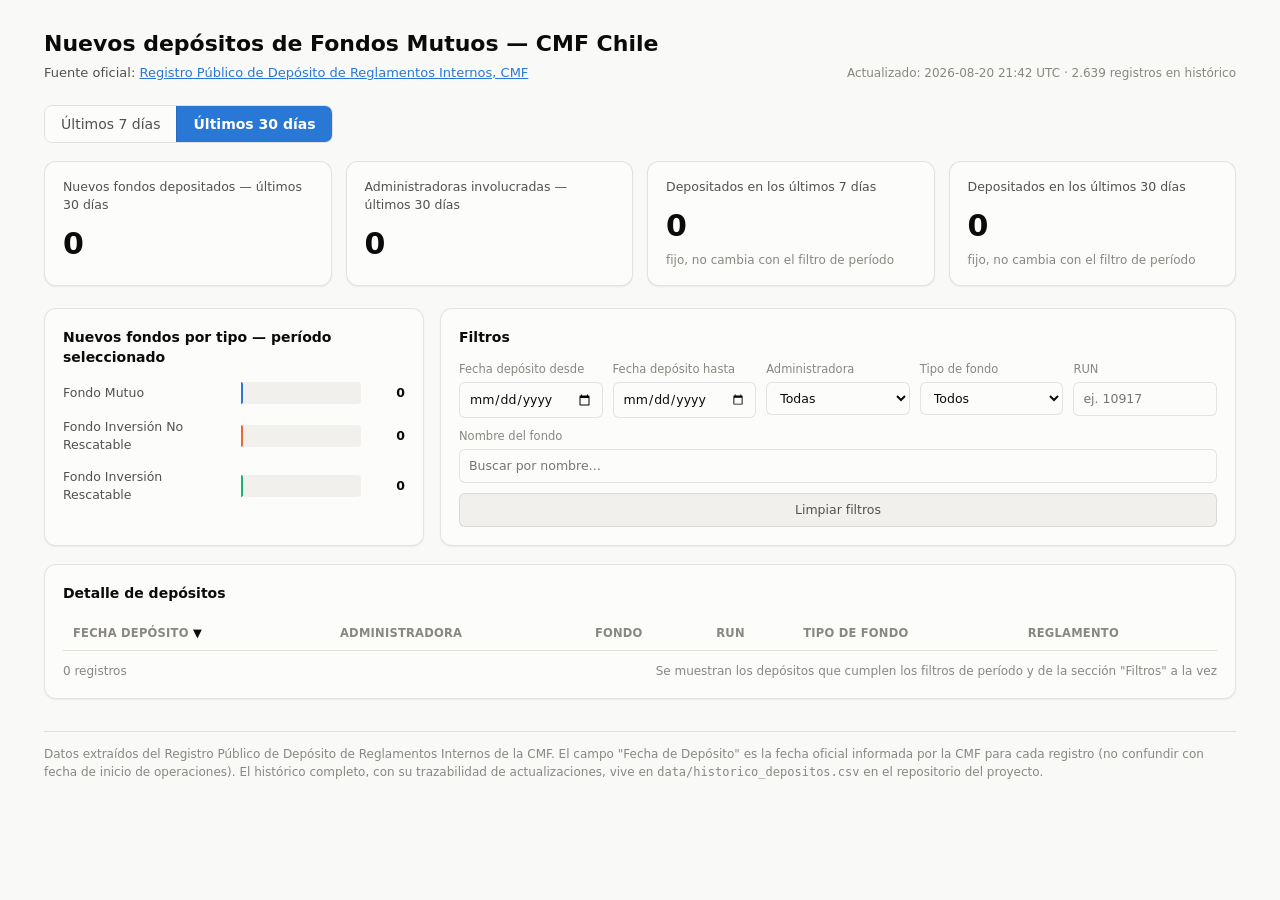
==== docs/index.html @ 2e83524c "Renombrar dashboard/ a docs/ para que GitHub Pages clásico lo sirva GitHub Pages en modo "Deploy fro" ====
<!doctype html>
<html lang="es">
<head>
<meta charset="utf-8" />
<meta name="viewport" content="width=device-width, initial-scale=1" />
<title>Nuevos Fondos Mutuos — CMF Chile</title>
<link rel="stylesheet" href="styles.css" />
</head>
<body>
<div class="wrap">

  <header class="top">
    <div>
      <h1>Nuevos depósitos de Fondos Mutuos — CMF Chile</h1>
      <p>Fuente oficial: <a href="https://www.cmfchile.cl/institucional/inc/deposito_fondos_mutuos.php" target="_blank" rel="noopener">Registro Público de Depósito de Reglamentos Internos, CMF</a></p>
    </div>
    <div id="last-update">Cargando datos…</div>
  </header>

  <div class="period-toggle" id="period-toggle" role="group" aria-label="Período">
    <button type="button" data-days="7">Últimos 7 días</button>
    <button type="button" data-days="30" class="active">Últimos 30 días</button>
  </div>

  <section class="kpi-grid">
    <div class="kpi-tile">
      <div class="label" id="kpi-period-label">Nuevos fondos depositados</div>
      <div class="value" id="kpi-nuevos">–</div>
    </div>
    <div class="kpi-tile">
      <div class="label" id="kpi-admin-label">Administradoras involucradas</div>
      <div class="value" id="kpi-admins">–</div>
    </div>
    <div class="kpi-tile">
      <div class="label">Depositados en los últimos 7 días</div>
      <div class="value" id="kpi-7d">–</div>
      <div class="sub">fijo, no cambia con el filtro de período</div>
    </div>
    <div class="kpi-tile">
      <div class="label">Depositados en los últimos 30 días</div>
      <div class="value" id="kpi-30d">–</div>
      <div class="sub">fijo, no cambia con el filtro de período</div>
    </div>
  </section>

  <section class="panels">
    <div class="card">
      <h2>Nuevos fondos por tipo — período seleccionado</h2>
      <div id="chart-tipo"></div>
    </div>
    <div class="card">
      <h2>Filtros</h2>
      <div class="filters">
        <div>
          <label for="f-desde">Fecha depósito desde</label>
          <input type="date" id="f-desde" />
        </div>
        <div>
          <label for="f-hasta">Fecha depósito hasta</label>
          <input type="date" id="f-hasta" />
        </div>
        <div>
          <label for="f-admin">Administradora</label>
          <select id="f-admin"><option value="">Todas</option></select>
        </div>
        <div>
          <label for="f-tipo">Tipo de fondo</label>
          <select id="f-tipo"><option value="">Todos</option></select>
        </div>
        <div>
          <label for="f-run">RUN</label>
          <input type="text" id="f-run" placeholder="ej. 10917" />
        </div>
        <div style="grid-column: 1 / -1;">
          <label for="f-nombre">Nombre del fondo</label>
          <input type="text" id="f-nombre" placeholder="Buscar por nombre…" />
        </div>
        <div class="clear-btn" style="grid-column: 1 / -1;">
          <button type="button" class="clear" id="f-clear">Limpiar filtros</button>
        </div>
      </div>
    </div>
  </section>

  <section class="card">
    <h2>Detalle de depósitos</h2>
    <div class="table-scroll">
      <table id="tbl">
        <thead>
          <tr>
            <th data-key="fecha_deposito" data-type="date">Fecha Depósito</th>
            <th data-key="administradora" data-type="text">Administradora</th>
            <th data-key="nombre_fondo" data-type="text">Fondo</th>
            <th data-key="run_fondo" data-type="num">RUN</th>
            <th data-key="tipo_fondo" data-type="text">Tipo de Fondo</th>
            <th data-key="_reglamento" data-type="text">Reglamento</th>
          </tr>
        </thead>
        <tbody id="tbl-body"></tbody>
      </table>
    </div>
    <div class="table-footer">
      <span id="row-count"></span>
      <span>Se muestran los depósitos que cumplen los filtros de período y de la sección "Filtros" a la vez</span>
    </div>
  </section>

  <footer class="site">
    Datos extraídos del Registro Público de Depósito de Reglamentos Internos de la CMF.
    El campo "Fecha de Depósito" es la fecha oficial informada por la CMF para cada registro
    (no confundir con fecha de inicio de operaciones). El histórico completo, con su
    trazabilidad de actualizaciones, vive en <code>data/historico_depositos.csv</code> en el
    repositorio del proyecto.
  </footer>

</div>
<script src="app.js"></script>
</body>
</html>
---- docs/styles.css ----
:root {
  color-scheme: light;
  --page: #f9f9f7;
  --surface: #fcfcfb;
  --surface-2: #f1f0ec;
  --text-primary: #0b0b0b;
  --text-secondary: #52514e;
  --text-muted: #898781;
  --gridline: #e1e0d9;
  --baseline: #c3c2b7;
  --border: rgba(11, 11, 11, 0.1);
  --series-1: #2a78d6; /* Fondo Mutuo */
  --series-2: #eb6834; /* Fondo Inversión No Rescatable */
  --series-3: #1baf7a; /* Fondo Inversión Rescatable */
  --link: #2a78d6;
  --shadow: 0 1px 2px rgba(11, 11, 11, 0.06);
}

@media (prefers-color-scheme: dark) {
  :root {
    color-scheme: dark;
    --page: #0d0d0d;
    --surface: #1a1a19;
    --surface-2: #232322;
    --text-primary: #ffffff;
    --text-secondary: #c3c2b7;
    --text-muted: #898781;
    --gridline: #2c2c2a;
    --baseline: #383835;
    --border: rgba(255, 255, 255, 0.1);
    --series-1: #3987e5;
    --series-2: #d95926;
    --series-3: #199e70;
    --link: #6da7ec;
    --shadow: 0 1px 2px rgba(0, 0, 0, 0.4);
  }
}

* {
  box-sizing: border-box;
}

body {
  margin: 0;
  background: var(--page);
  color: var(--text-primary);
  font-family: system-ui, -apple-system, "Segoe UI", sans-serif;
  font-size: 14px;
  line-height: 1.45;
}

.wrap {
  max-width: 1240px;
  margin: 0 auto;
  padding: 28px 24px 64px;
}

header.top {
  display: flex;
  justify-content: space-between;
  align-items: flex-end;
  flex-wrap: wrap;
  gap: 12px;
  margin-bottom: 22px;
}

header.top h1 {
  font-size: 22px;
  font-weight: 600;
  margin: 0 0 4px;
}

header.top p {
  margin: 0;
  color: var(--text-secondary);
  font-size: 13px;
}

header.top a {
  color: var(--link);
}

#last-update {
  font-size: 12px;
  color: var(--text-muted);
  text-align: right;
}

.period-toggle {
  display: inline-flex;
  border: 1px solid var(--border);
  border-radius: 8px;
  overflow: hidden;
  margin-bottom: 18px;
}

.period-toggle button {
  border: none;
  background: var(--surface);
  color: var(--text-secondary);
  font: inherit;
  padding: 8px 16px;
  cursor: pointer;
}

.period-toggle button + button {
  border-left: 1px solid var(--border);
}

.period-toggle button.active {
  background: var(--series-1);
  color: #ffffff;
  font-weight: 600;
}

.kpi-grid {
  display: grid;
  grid-template-columns: repeat(4, minmax(0, 1fr));
  gap: 14px;
  margin-bottom: 22px;
}

.kpi-tile {
  background: var(--surface);
  border: 1px solid var(--border);
  border-radius: 12px;
  padding: 16px 18px;
  box-shadow: var(--shadow);
}

.kpi-tile .label {
  color: var(--text-secondary);
  font-size: 12.5px;
  margin-bottom: 8px;
}

.kpi-tile .value {
  font-size: 30px;
  font-weight: 600;
  font-variant-numeric: proportional-nums;
}

.kpi-tile .sub {
  color: var(--text-muted);
  font-size: 12px;
  margin-top: 4px;
}

.panels {
  display: grid;
  grid-template-columns: minmax(280px, 380px) 1fr;
  gap: 16px;
  margin-bottom: 18px;
  align-items: stretch;
}

.card {
  background: var(--surface);
  border: 1px solid var(--border);
  border-radius: 12px;
  padding: 18px;
  box-shadow: var(--shadow);
}

.card h2 {
  font-size: 14px;
  font-weight: 600;
  margin: 0 0 14px;
}

.bar-row {
  display: flex;
  align-items: center;
  gap: 10px;
  margin-bottom: 14px;
}

.bar-row:last-child {
  margin-bottom: 0;
}

.bar-label {
  width: 168px;
  flex-shrink: 0;
  font-size: 12.5px;
  color: var(--text-secondary);
}

.bar-track {
  flex: 1;
  height: 22px;
  background: var(--surface-2);
  border-radius: 4px;
  position: relative;
}

.bar-fill {
  height: 100%;
  border-radius: 0 4px 4px 0;
  min-width: 2px;
  transition: width 0.25s ease;
}

.bar-value {
  width: 34px;
  text-align: right;
  font-size: 12.5px;
  font-variant-numeric: tabular-nums;
  color: var(--text-primary);
  font-weight: 600;
}

.filters {
  display: grid;
  grid-template-columns: repeat(5, minmax(0, 1fr));
  gap: 10px;
}

.filters label {
  display: block;
  font-size: 11.5px;
  color: var(--text-muted);
  margin-bottom: 4px;
}

.filters input,
.filters select {
  width: 100%;
  padding: 7px 9px;
  border: 1px solid var(--border);
  border-radius: 6px;
  background: var(--surface);
  color: var(--text-primary);
  font: inherit;
  font-size: 12.5px;
}

.filters .clear-btn {
  align-self: end;
}

.filters button.clear {
  width: 100%;
  padding: 7px 9px;
  border: 1px solid var(--border);
  border-radius: 6px;
  background: var(--surface-2);
  color: var(--text-secondary);
  font: inherit;
  font-size: 12.5px;
  cursor: pointer;
}

table {
  width: 100%;
  border-collapse: collapse;
  font-size: 12.5px;
}

thead th {
  text-align: left;
  color: var(--text-muted);
  font-weight: 600;
  font-size: 11.5px;
  text-transform: uppercase;
  letter-spacing: 0.02em;
  padding: 8px 10px;
  border-bottom: 1px solid var(--gridline);
  cursor: pointer;
  user-select: none;
  white-space: nowrap;
}

thead th.sorted::after {
  content: " " attr(data-dir);
  color: var(--text-primary);
}

tbody td {
  padding: 9px 10px;
  border-bottom: 1px solid var(--gridline);
  vertical-align: top;
}

tbody td.num {
  font-variant-numeric: tabular-nums;
}

tbody tr:hover {
  background: var(--surface-2);
}

.badge {
  display: inline-block;
  padding: 2px 8px;
  border-radius: 999px;
  font-size: 11px;
  font-weight: 600;
  white-space: nowrap;
}

.badge.fm { background: color-mix(in srgb, var(--series-1) 16%, transparent); color: var(--series-1); }
.badge.finr { background: color-mix(in srgb, var(--series-2) 16%, transparent); color: var(--series-2); }
.badge.fir { background: color-mix(in srgb, var(--series-3) 16%, transparent); color: var(--series-3); }

.reg-link {
  color: var(--link);
  text-decoration: none;
  font-weight: 600;
}

.reg-link:hover {
  text-decoration: underline;
}

.no-reg {
  color: var(--text-muted);
}

.table-footer {
  display: flex;
  justify-content: space-between;
  align-items: center;
  margin-top: 12px;
  color: var(--text-muted);
  font-size: 12px;
}

.table-scroll {
  overflow-x: auto;
  max-height: 560px;
  overflow-y: auto;
}

footer.site {
  margin-top: 32px;
  color: var(--text-muted);
  font-size: 12px;
  border-top: 1px solid var(--gridline);
  padding-top: 14px;
}

footer.site a {
  color: var(--link);
}

@media (max-width: 900px) {
  .kpi-grid {
    grid-template-columns: repeat(2, minmax(0, 1fr));
  }
  .panels {
    grid-template-columns: 1fr;
  }
  .filters {
    grid-template-columns: repeat(2, minmax(0, 1fr));
  }
}
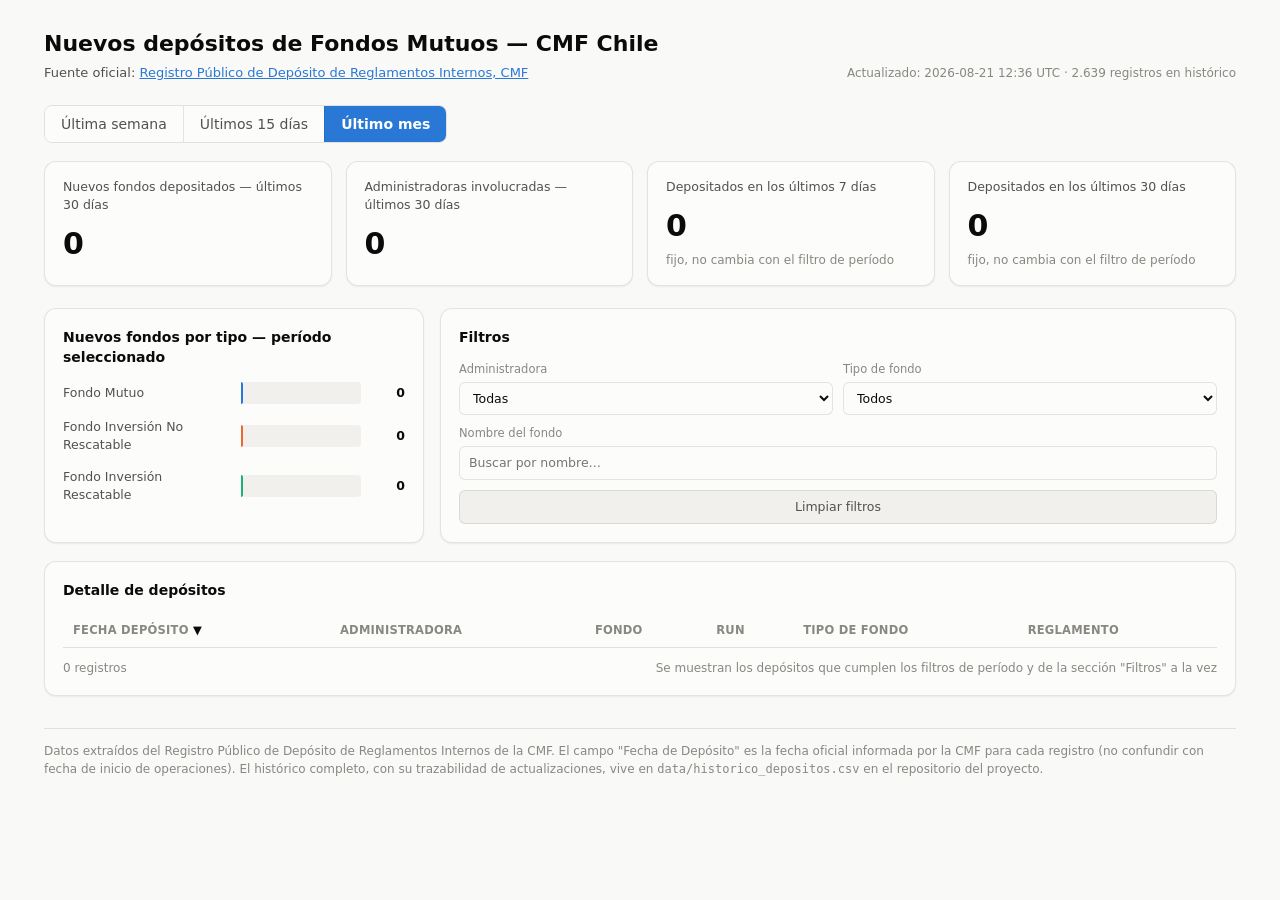
==== commit fc4258e0: "Simplificar filtros del dashboard: presets de período en vez de fechas, quitar filtro por RUN - El s" ====
--- a/docs/index.html
+++ b/docs/index.html
@@ -18,8 +18,9 @@
   </header>
 
   <div class="period-toggle" id="period-toggle" role="group" aria-label="Período">
-    <button type="button" data-days="7">Últimos 7 días</button>
-    <button type="button" data-days="30" class="active">Últimos 30 días</button>
+    <button type="button" data-days="7">Última semana</button>
+    <button type="button" data-days="15">Últimos 15 días</button>
+    <button type="button" data-days="30" class="active">Último mes</button>
   </div>
 
   <section class="kpi-grid">
@@ -52,24 +53,12 @@
       <h2>Filtros</h2>
       <div class="filters">
         <div>
-          <label for="f-desde">Fecha depósito desde</label>
-          <input type="date" id="f-desde" />
-        </div>
-        <div>
-          <label for="f-hasta">Fecha depósito hasta</label>
-          <input type="date" id="f-hasta" />
-        </div>
-        <div>
           <label for="f-admin">Administradora</label>
           <select id="f-admin"><option value="">Todas</option></select>
         </div>
         <div>
           <label for="f-tipo">Tipo de fondo</label>
           <select id="f-tipo"><option value="">Todos</option></select>
-        </div>
-        <div>
-          <label for="f-run">RUN</label>
-          <input type="text" id="f-run" placeholder="ej. 10917" />
         </div>
         <div style="grid-column: 1 / -1;">
           <label for="f-nombre">Nombre del fondo</label>
--- a/docs/styles.css
+++ b/docs/styles.css
@@ -212,7 +212,7 @@
 
 .filters {
   display: grid;
-  grid-template-columns: repeat(5, minmax(0, 1fr));
+  grid-template-columns: repeat(2, minmax(0, 1fr));
   gap: 10px;
 }
 
@@ -351,7 +351,4 @@
   .panels {
     grid-template-columns: 1fr;
   }
-  .filters {
-    grid-template-columns: repeat(2, minmax(0, 1fr));
-  }
-}
+}
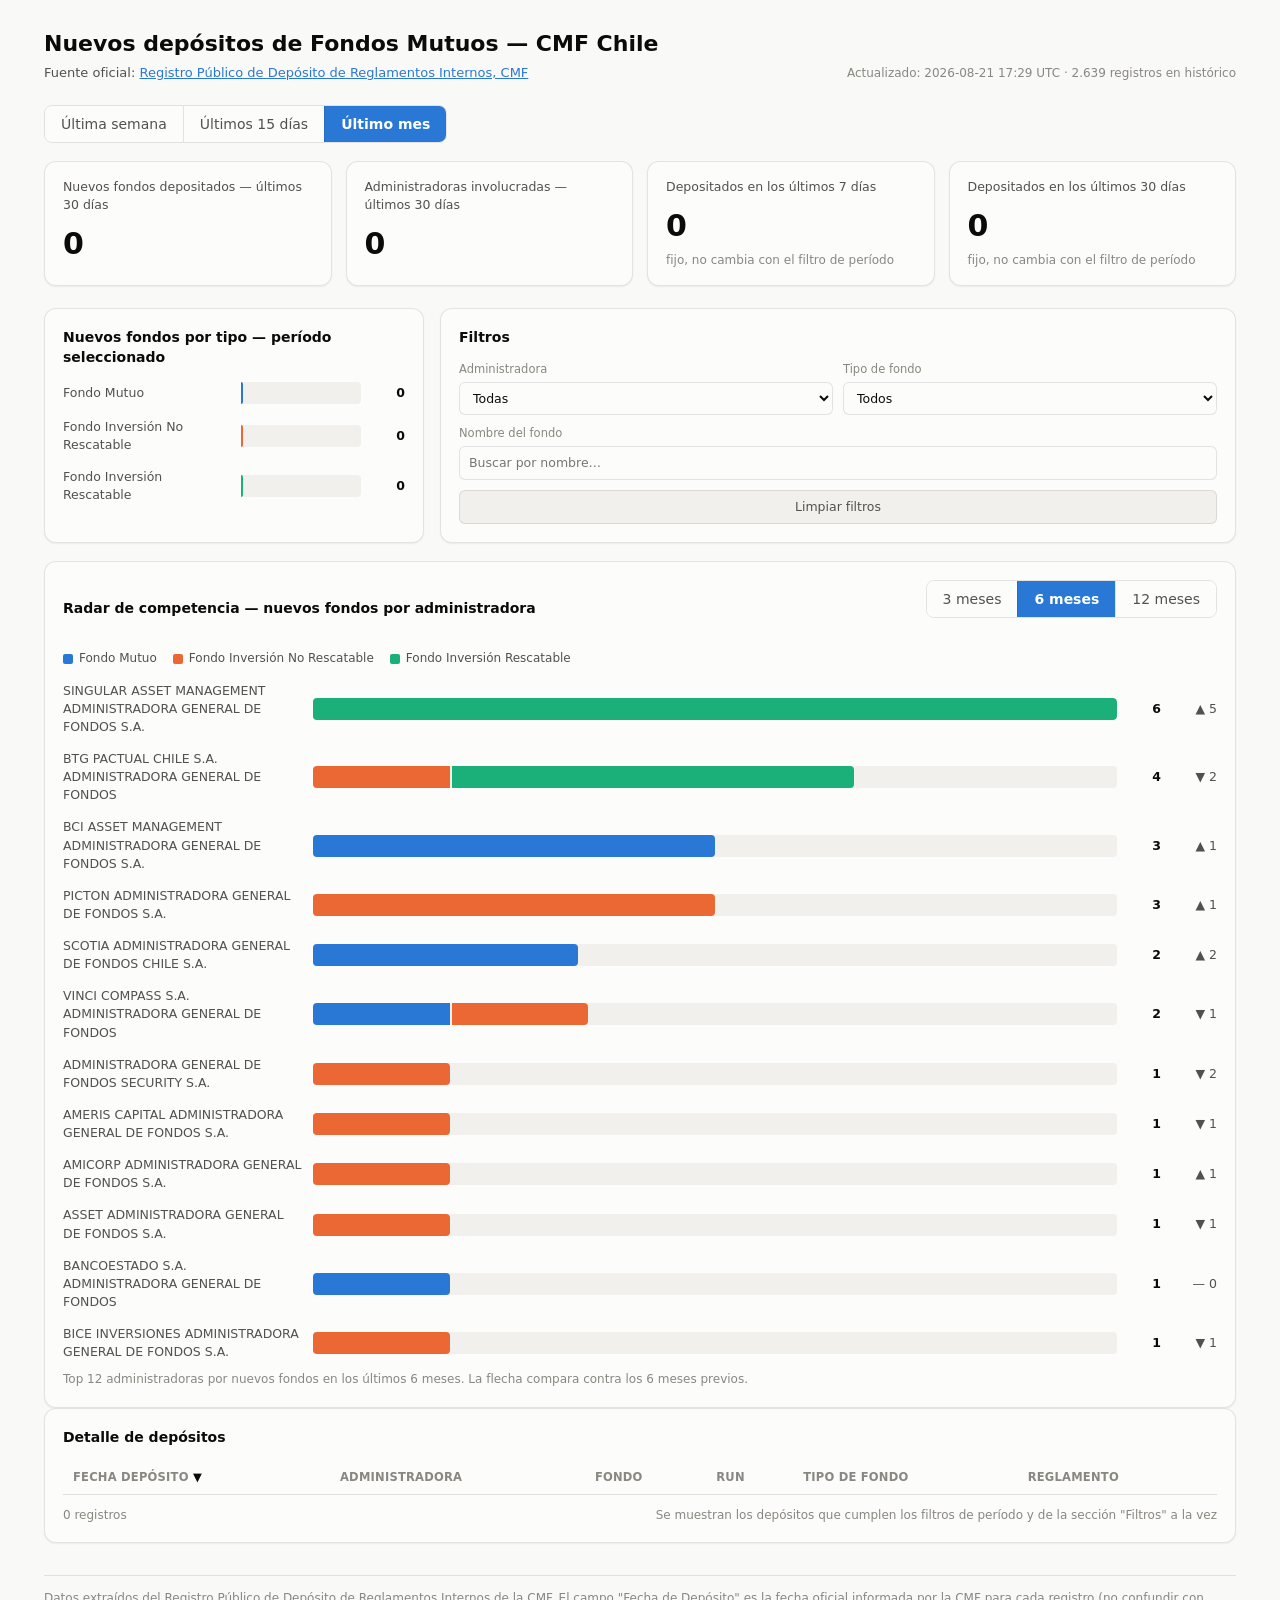
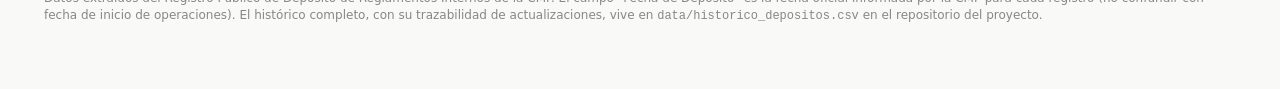
==== commit 66fec647: "Agregar Radar de Competencia: ranking de administradoras por nuevos fondos Nueva sección "Radar de c" ====
--- a/docs/index.html
+++ b/docs/index.html
@@ -71,6 +71,24 @@
     </div>
   </section>
 
+  <section class="card" id="radar-section">
+    <div class="card-head">
+      <h2>Radar de competencia — nuevos fondos por administradora</h2>
+      <div class="period-toggle" id="radar-toggle" role="group" aria-label="Ventana del radar">
+        <button type="button" data-months="3">3 meses</button>
+        <button type="button" data-months="6" class="active">6 meses</button>
+        <button type="button" data-months="12">12 meses</button>
+      </div>
+    </div>
+    <div class="legend-tipo">
+      <span><i style="background:var(--series-1)"></i>Fondo Mutuo</span>
+      <span><i style="background:var(--series-2)"></i>Fondo Inversión No Rescatable</span>
+      <span><i style="background:var(--series-3)"></i>Fondo Inversión Rescatable</span>
+    </div>
+    <div id="radar-list"></div>
+    <p class="radar-note" id="radar-note"></p>
+  </section>
+
   <section class="card">
     <h2>Detalle de depósitos</h2>
     <div class="table-scroll">
--- a/docs/styles.css
+++ b/docs/styles.css
@@ -168,6 +168,19 @@
   margin: 0 0 14px;
 }
 
+.card-head {
+  display: flex;
+  justify-content: space-between;
+  align-items: center;
+  flex-wrap: wrap;
+  gap: 10px;
+  margin-bottom: 14px;
+}
+
+.card-head h2 {
+  margin: 0;
+}
+
 .bar-row {
   display: flex;
   align-items: center;
@@ -208,6 +221,66 @@
   font-variant-numeric: tabular-nums;
   color: var(--text-primary);
   font-weight: 600;
+}
+
+.legend-tipo {
+  display: flex;
+  flex-wrap: wrap;
+  gap: 16px;
+  margin-bottom: 14px;
+  font-size: 12px;
+  color: var(--text-secondary);
+}
+
+.legend-tipo span {
+  display: inline-flex;
+  align-items: center;
+  gap: 6px;
+}
+
+.legend-tipo i {
+  width: 10px;
+  height: 10px;
+  border-radius: 2px;
+  display: inline-block;
+}
+
+.bar-label.wide {
+  width: 240px;
+}
+
+.bar-track.stacked {
+  display: flex;
+  gap: 2px;
+  overflow: hidden;
+}
+
+.bar-seg {
+  height: 100%;
+}
+
+.bar-seg:last-child {
+  border-radius: 0 4px 4px 0;
+}
+
+.bar-delta {
+  width: 46px;
+  text-align: right;
+  font-size: 12.5px;
+  font-variant-numeric: tabular-nums;
+  color: var(--text-secondary);
+}
+
+.radar-note {
+  color: var(--text-muted);
+  font-size: 12px;
+  margin: 10px 0 0;
+}
+
+.radar-empty {
+  color: var(--text-muted);
+  font-size: 13px;
+  margin: 0;
 }
 
 .filters {
@@ -351,4 +424,7 @@
   .panels {
     grid-template-columns: 1fr;
   }
-}
+  .bar-label.wide {
+    width: 140px;
+  }
+}
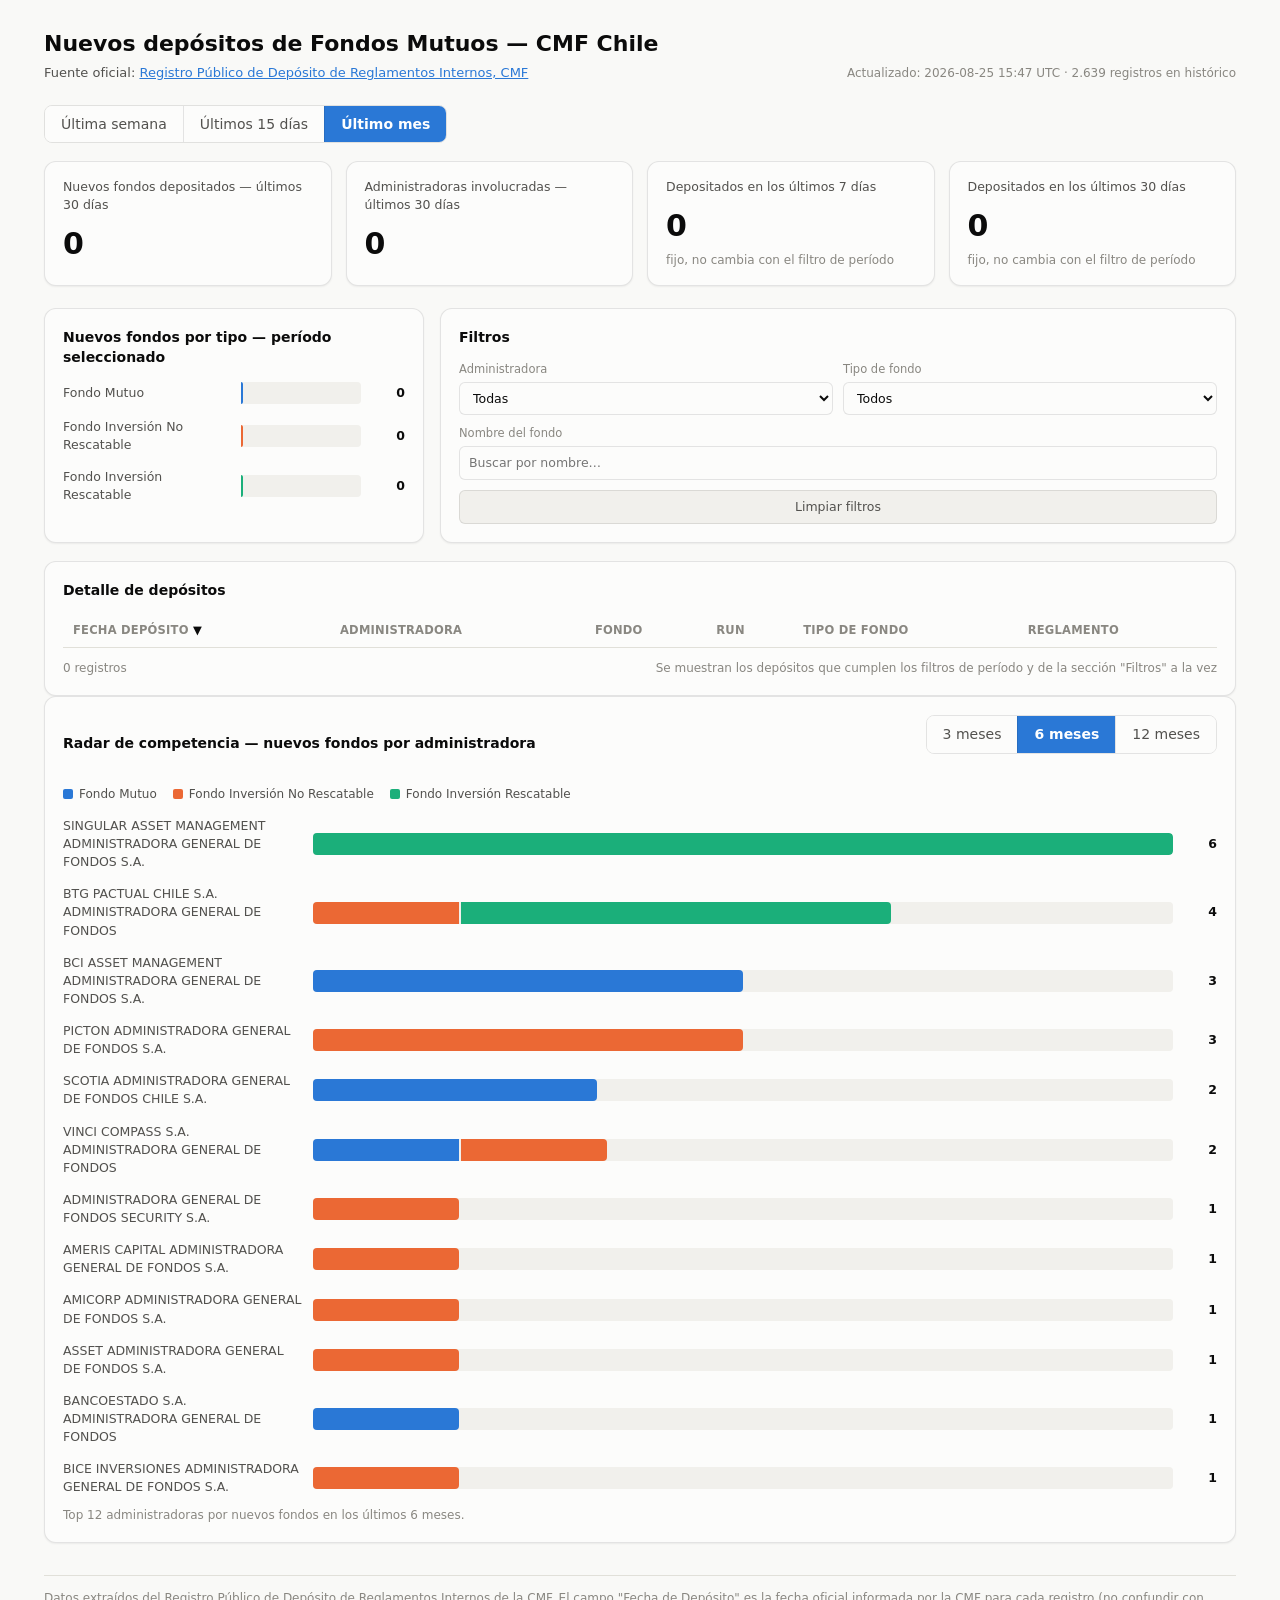
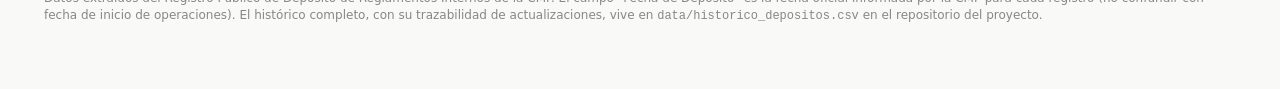
==== commit b6539742: "Reorganizar dashboard: Detalle de depósitos arriba, Radar abajo Cambios: - Mover tabla 'Detalle de d" ====
--- a/docs/index.html
+++ b/docs/index.html
@@ -71,24 +71,6 @@
     </div>
   </section>
 
-  <section class="card" id="radar-section">
-    <div class="card-head">
-      <h2>Radar de competencia — nuevos fondos por administradora</h2>
-      <div class="period-toggle" id="radar-toggle" role="group" aria-label="Ventana del radar">
-        <button type="button" data-months="3">3 meses</button>
-        <button type="button" data-months="6" class="active">6 meses</button>
-        <button type="button" data-months="12">12 meses</button>
-      </div>
-    </div>
-    <div class="legend-tipo">
-      <span><i style="background:var(--series-1)"></i>Fondo Mutuo</span>
-      <span><i style="background:var(--series-2)"></i>Fondo Inversión No Rescatable</span>
-      <span><i style="background:var(--series-3)"></i>Fondo Inversión Rescatable</span>
-    </div>
-    <div id="radar-list"></div>
-    <p class="radar-note" id="radar-note"></p>
-  </section>
-
   <section class="card">
     <h2>Detalle de depósitos</h2>
     <div class="table-scroll">
@@ -112,6 +94,24 @@
     </div>
   </section>
 
+  <section class="card" id="radar-section">
+    <div class="card-head">
+      <h2>Radar de competencia — nuevos fondos por administradora</h2>
+      <div class="period-toggle" id="radar-toggle" role="group" aria-label="Ventana del radar">
+        <button type="button" data-months="3">3 meses</button>
+        <button type="button" data-months="6" class="active">6 meses</button>
+        <button type="button" data-months="12">12 meses</button>
+      </div>
+    </div>
+    <div class="legend-tipo">
+      <span><i style="background:var(--series-1)"></i>Fondo Mutuo</span>
+      <span><i style="background:var(--series-2)"></i>Fondo Inversión No Rescatable</span>
+      <span><i style="background:var(--series-3)"></i>Fondo Inversión Rescatable</span>
+    </div>
+    <div id="radar-list"></div>
+    <p class="radar-note" id="radar-note"></p>
+  </section>
+
   <footer class="site">
     Datos extraídos del Registro Público de Depósito de Reglamentos Internos de la CMF.
     El campo "Fecha de Depósito" es la fecha oficial informada por la CMF para cada registro
--- a/docs/styles.css
+++ b/docs/styles.css
@@ -263,14 +263,6 @@
   border-radius: 0 4px 4px 0;
 }
 
-.bar-delta {
-  width: 46px;
-  text-align: right;
-  font-size: 12.5px;
-  font-variant-numeric: tabular-nums;
-  color: var(--text-secondary);
-}
-
 .radar-note {
   color: var(--text-muted);
   font-size: 12px;
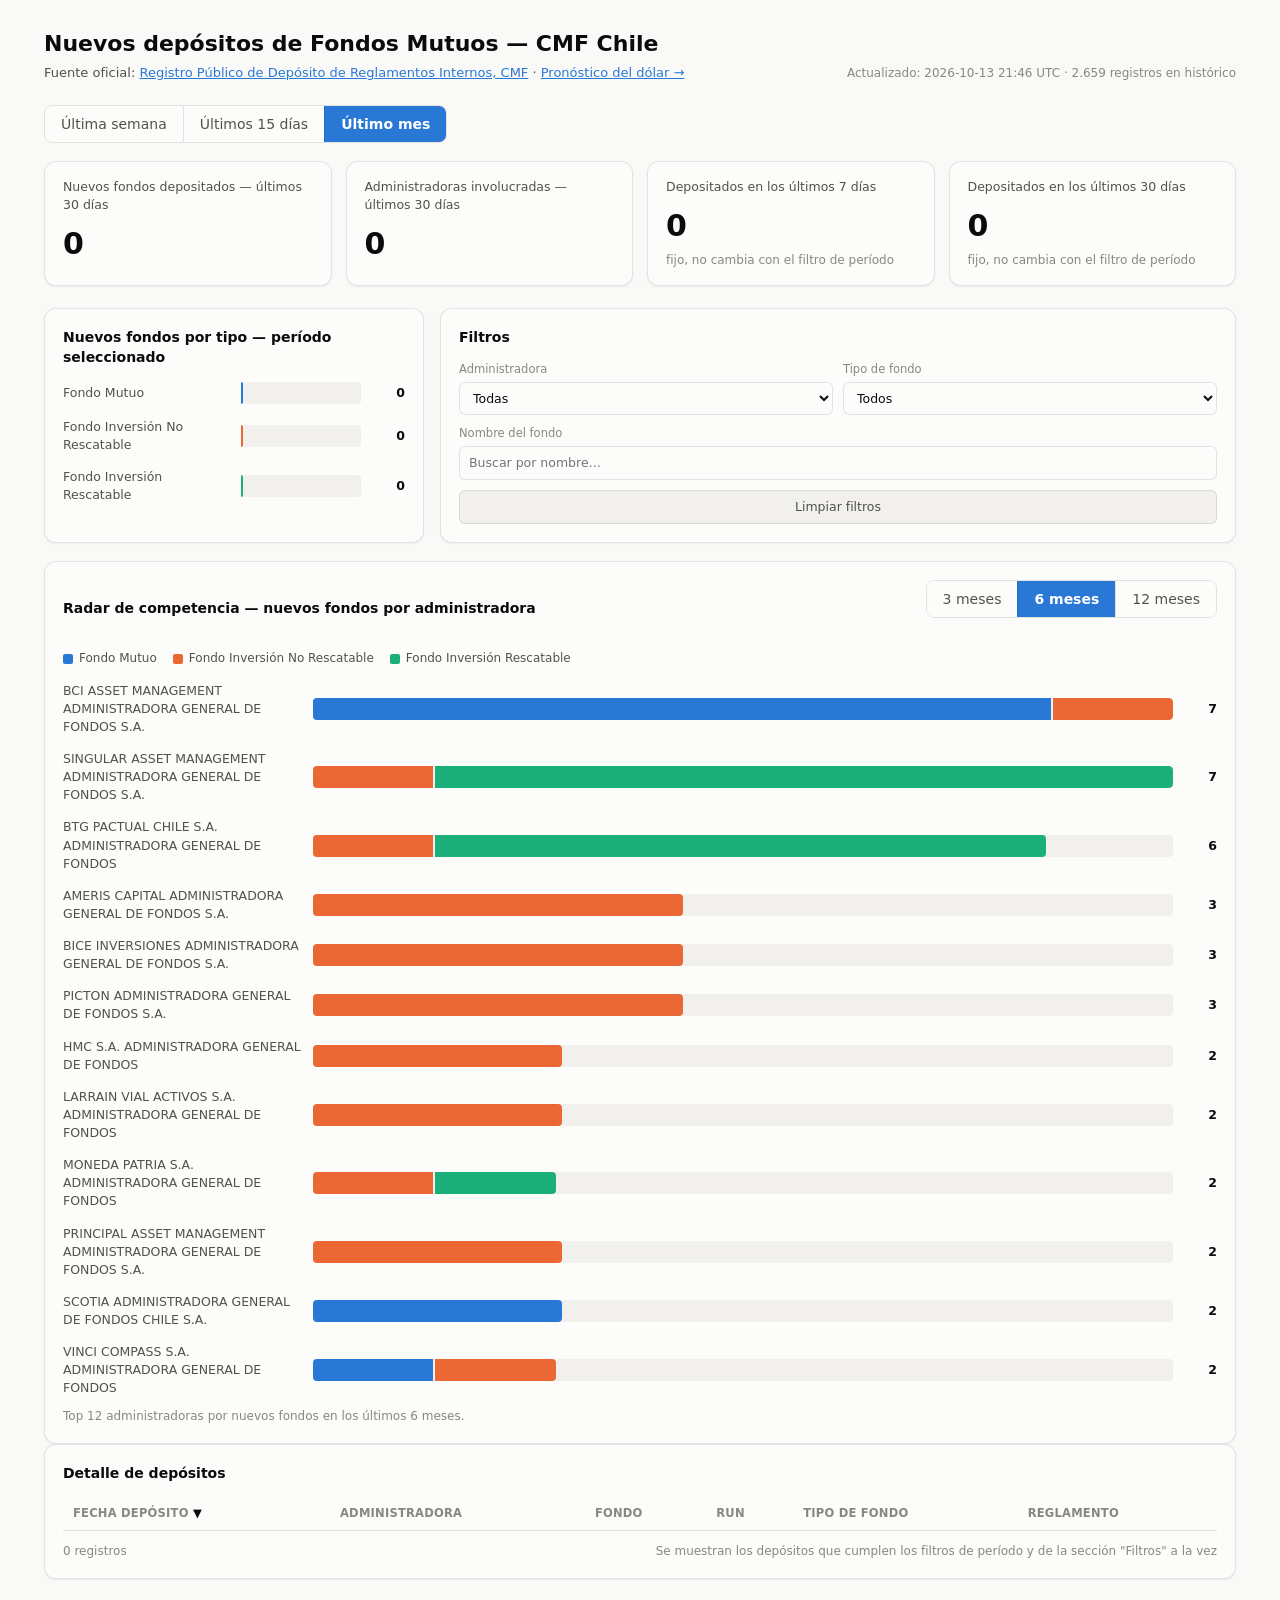
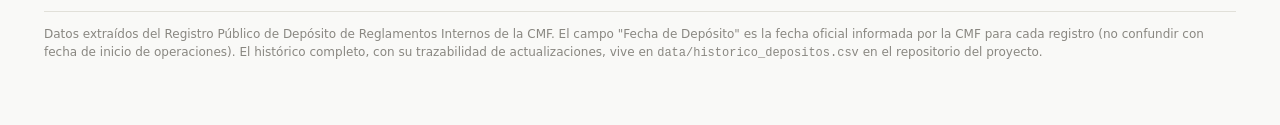
==== commit 6b2f537f: "feat: modelo de pronóstico del dólar USD/CLP a 21 días hábiles Módulo fx/ con tres propuestas basada" ====
--- a/docs/index.html
+++ b/docs/index.html
@@ -12,7 +12,7 @@
   <header class="top">
     <div>
       <h1>Nuevos depósitos de Fondos Mutuos — CMF Chile</h1>
-      <p>Fuente oficial: <a href="https://www.cmfchile.cl/institucional/inc/deposito_fondos_mutuos.php" target="_blank" rel="noopener">Registro Público de Depósito de Reglamentos Internos, CMF</a></p>
+      <p>Fuente oficial: <a href="https://www.cmfchile.cl/institucional/inc/deposito_fondos_mutuos.php" target="_blank" rel="noopener">Registro Público de Depósito de Reglamentos Internos, CMF</a> · <a href="fx/index.html">Pronóstico del dólar →</a></p>
     </div>
     <div id="last-update">Cargando datos…</div>
   </header>
@@ -71,6 +71,24 @@
     </div>
   </section>
 
+  <section class="card" id="radar-section">
+    <div class="card-head">
+      <h2>Radar de competencia — nuevos fondos por administradora</h2>
+      <div class="period-toggle" id="radar-toggle" role="group" aria-label="Ventana del radar">
+        <button type="button" data-months="3">3 meses</button>
+        <button type="button" data-months="6" class="active">6 meses</button>
+        <button type="button" data-months="12">12 meses</button>
+      </div>
+    </div>
+    <div class="legend-tipo">
+      <span><i style="background:var(--series-1)"></i>Fondo Mutuo</span>
+      <span><i style="background:var(--series-2)"></i>Fondo Inversión No Rescatable</span>
+      <span><i style="background:var(--series-3)"></i>Fondo Inversión Rescatable</span>
+    </div>
+    <div id="radar-list"></div>
+    <p class="radar-note" id="radar-note"></p>
+  </section>
+
   <section class="card">
     <h2>Detalle de depósitos</h2>
     <div class="table-scroll">
@@ -94,24 +112,6 @@
     </div>
   </section>
 
-  <section class="card" id="radar-section">
-    <div class="card-head">
-      <h2>Radar de competencia — nuevos fondos por administradora</h2>
-      <div class="period-toggle" id="radar-toggle" role="group" aria-label="Ventana del radar">
-        <button type="button" data-months="3">3 meses</button>
-        <button type="button" data-months="6" class="active">6 meses</button>
-        <button type="button" data-months="12">12 meses</button>
-      </div>
-    </div>
-    <div class="legend-tipo">
-      <span><i style="background:var(--series-1)"></i>Fondo Mutuo</span>
-      <span><i style="background:var(--series-2)"></i>Fondo Inversión No Rescatable</span>
-      <span><i style="background:var(--series-3)"></i>Fondo Inversión Rescatable</span>
-    </div>
-    <div id="radar-list"></div>
-    <p class="radar-note" id="radar-note"></p>
-  </section>
-
   <footer class="site">
     Datos extraídos del Registro Público de Depósito de Reglamentos Internos de la CMF.
     El campo "Fecha de Depósito" es la fecha oficial informada por la CMF para cada registro
